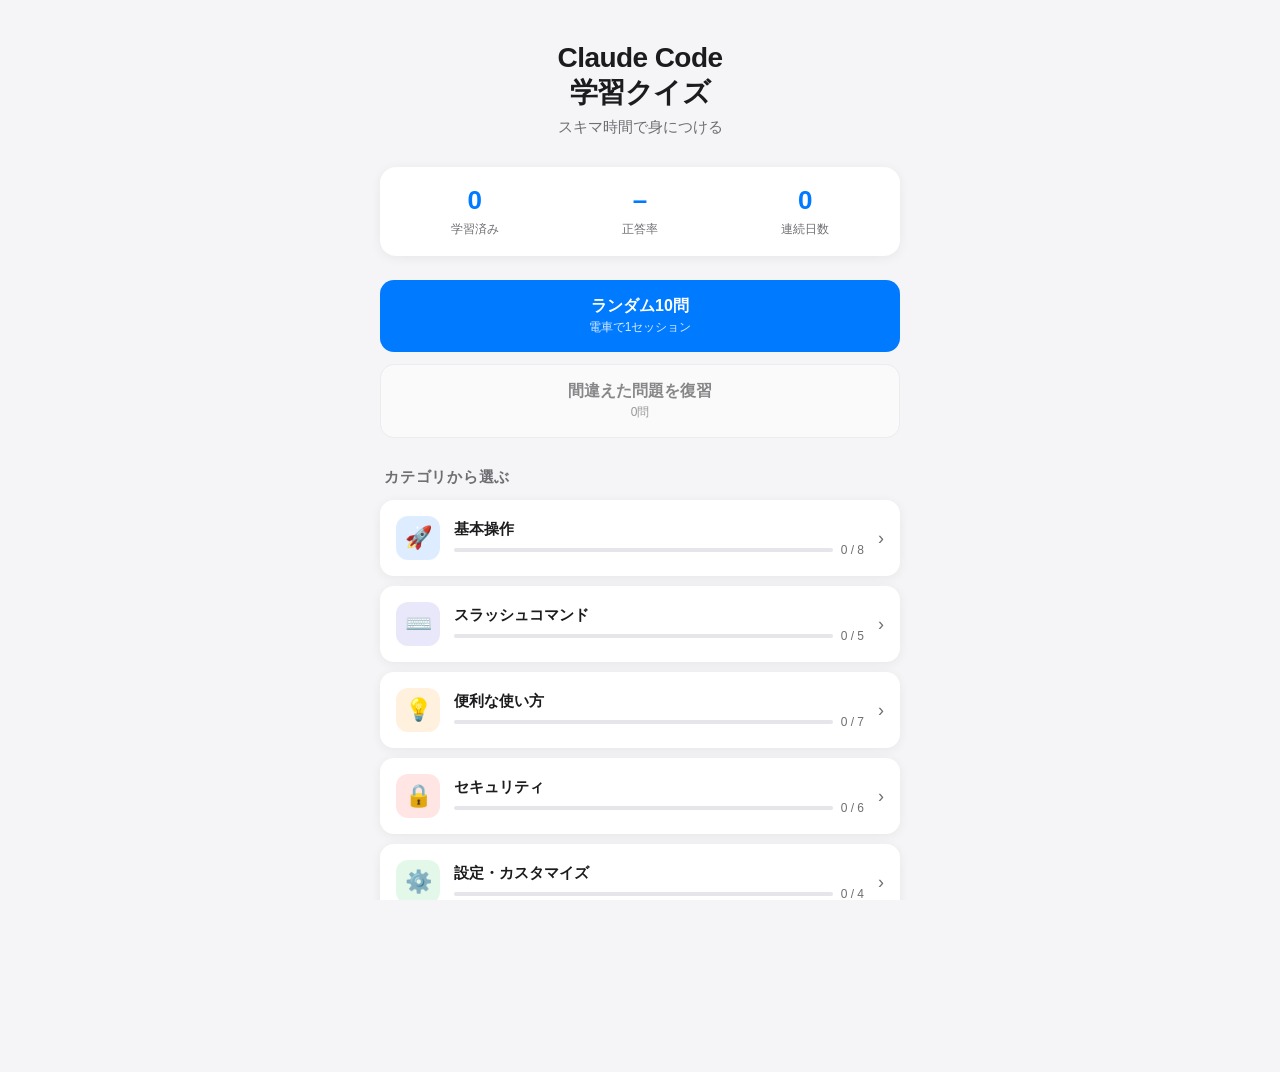
==== index.html @ 992ca0ed "Claude Code学習クイズWebアプリを作成 非プログラマー向けにClaude Codeの基本を学べる4択クイズアプリ。 iPhoneのSafariでの使用を想定し、スキマ時間での学習に最適化。" ====
<!DOCTYPE html>
<html lang="ja">
<head>
  <meta charset="UTF-8" />
  <meta name="viewport" content="width=device-width, initial-scale=1.0, viewport-fit=cover, user-scalable=no" />
  <meta name="apple-mobile-web-app-capable" content="yes" />
  <meta name="apple-mobile-web-app-status-bar-style" content="default" />
  <meta name="apple-mobile-web-app-title" content="Claude Code クイズ" />
  <meta name="theme-color" content="#ffffff" media="(prefers-color-scheme: light)" />
  <meta name="theme-color" content="#000000" media="(prefers-color-scheme: dark)" />
  <title>Claude Code 一問一答クイズ</title>
  <link rel="stylesheet" href="style.css" />
</head>
<body>
  <div id="app">
    <!-- ホーム画面 -->
    <section id="home-screen" class="screen active">
      <header class="app-header">
        <h1>Claude Code<br/>学習クイズ</h1>
        <p class="subtitle">スキマ時間で身につける</p>
      </header>

      <div class="stats-card" id="home-stats">
        <div class="stat">
          <div class="stat-value" id="stat-total">0</div>
          <div class="stat-label">学習済み</div>
        </div>
        <div class="stat">
          <div class="stat-value" id="stat-accuracy">–</div>
          <div class="stat-label">正答率</div>
        </div>
        <div class="stat">
          <div class="stat-value" id="stat-streak">0</div>
          <div class="stat-label">連続日数</div>
        </div>
      </div>

      <div class="action-buttons">
        <button class="btn btn-primary" id="btn-random">
          <span class="btn-title">ランダム10問</span>
          <span class="btn-sub">電車で1セッション</span>
        </button>
        <button class="btn btn-secondary" id="btn-review">
          <span class="btn-title">間違えた問題を復習</span>
          <span class="btn-sub" id="review-count">0問</span>
        </button>
      </div>

      <h2 class="section-title">カテゴリから選ぶ</h2>
      <div class="category-list" id="category-list"></div>

      <div class="footer-actions">
        <button class="btn-text" id="btn-stats">詳しい進捗を見る</button>
        <button class="btn-text btn-danger" id="btn-reset">進捗をリセット</button>
      </div>
    </section>

    <!-- クイズ画面 -->
    <section id="quiz-screen" class="screen">
      <header class="quiz-header">
        <button class="btn-icon" id="btn-back">✕</button>
        <div class="progress-bar">
          <div class="progress-fill" id="progress-fill"></div>
        </div>
        <div class="progress-text" id="progress-text">1 / 10</div>
      </header>

      <div class="quiz-body">
        <div class="category-badge" id="quiz-category"></div>
        <h2 class="question-text" id="question-text"></h2>
        <div class="options" id="options"></div>
      </div>

      <div class="quiz-feedback" id="quiz-feedback">
        <div class="feedback-header">
          <span class="feedback-icon" id="feedback-icon"></span>
          <span class="feedback-title" id="feedback-title"></span>
        </div>
        <div class="feedback-explanation" id="feedback-explanation"></div>
        <button class="btn btn-primary" id="btn-next">次の問題へ</button>
      </div>
    </section>

    <!-- 結果画面 -->
    <section id="result-screen" class="screen">
      <header class="app-header">
        <h1 id="result-emoji">🎉</h1>
        <h2 id="result-title">お疲れさまでした！</h2>
      </header>

      <div class="result-card">
        <div class="result-score">
          <span id="result-correct">0</span>
          <span class="result-total">/ <span id="result-total">10</span> 問正解</span>
        </div>
        <div class="result-percent" id="result-percent">0%</div>
      </div>

      <div class="result-message" id="result-message"></div>

      <div class="action-buttons">
        <button class="btn btn-primary" id="btn-again">もう一度</button>
        <button class="btn btn-secondary" id="btn-home">ホームに戻る</button>
      </div>
    </section>

    <!-- 進捗画面 -->
    <section id="stats-screen" class="screen">
      <header class="quiz-header">
        <button class="btn-icon" id="btn-stats-back">←</button>
        <h2 class="screen-title">学習の進捗</h2>
      </header>

      <div class="stats-detail">
        <div class="stats-card">
          <div class="stat">
            <div class="stat-value" id="detail-answered">0</div>
            <div class="stat-label">解いた問題</div>
          </div>
          <div class="stat">
            <div class="stat-value" id="detail-correct">0</div>
            <div class="stat-label">正解数</div>
          </div>
          <div class="stat">
            <div class="stat-value" id="detail-accuracy">–</div>
            <div class="stat-label">正答率</div>
          </div>
        </div>

        <h3 class="section-title">カテゴリ別</h3>
        <div class="category-stats" id="category-stats"></div>
      </div>
    </section>
  </div>

  <script src="questions.js"></script>
  <script src="app.js"></script>
</body>
</html>
---- style.css ----
:root {
  --bg: #f5f5f7;
  --bg-card: #ffffff;
  --text: #1c1c1e;
  --text-sub: #6e6e73;
  --border: #e5e5ea;
  --primary: #007aff;
  --primary-dark: #0062cc;
  --success: #34c759;
  --success-bg: #e8f8ed;
  --danger: #ff3b30;
  --danger-bg: #fdecea;
  --warning: #ff9500;
  --accent: #5856d6;
  --shadow: 0 2px 12px rgba(0, 0, 0, 0.06);

  --safe-top: env(safe-area-inset-top);
  --safe-bottom: env(safe-area-inset-bottom);
  --safe-left: env(safe-area-inset-left);
  --safe-right: env(safe-area-inset-right);
}

@media (prefers-color-scheme: dark) {
  :root {
    --bg: #000000;
    --bg-card: #1c1c1e;
    --text: #ffffff;
    --text-sub: #8e8e93;
    --border: #38383a;
    --primary: #0a84ff;
    --primary-dark: #0066cc;
    --success: #30d158;
    --success-bg: #1c3a25;
    --danger: #ff453a;
    --danger-bg: #3a1c1c;
    --warning: #ff9f0a;
    --accent: #5e5ce6;
    --shadow: 0 2px 12px rgba(0, 0, 0, 0.3);
  }
}

* {
  box-sizing: border-box;
  -webkit-tap-highlight-color: transparent;
}

html, body {
  margin: 0;
  padding: 0;
  height: 100%;
  overflow-x: hidden;
}

body {
  font-family: -apple-system, BlinkMacSystemFont, "Hiragino Sans", "Yu Gothic UI", sans-serif;
  font-size: 16px;
  line-height: 1.5;
  color: var(--text);
  background: var(--bg);
  -webkit-font-smoothing: antialiased;
  overscroll-behavior-y: none;
}

button {
  font-family: inherit;
  font-size: inherit;
  cursor: pointer;
  border: none;
  background: none;
  color: inherit;
}

#app {
  min-height: 100vh;
  padding-top: var(--safe-top);
  padding-bottom: var(--safe-bottom);
  padding-left: var(--safe-left);
  padding-right: var(--safe-right);
}

.screen {
  display: none;
  padding: 20px 20px 40px;
  max-width: 560px;
  margin: 0 auto;
  animation: fadeIn 0.2s ease;
}

.screen.active {
  display: block;
}

@keyframes fadeIn {
  from { opacity: 0; transform: translateY(8px); }
  to { opacity: 1; transform: translateY(0); }
}

/* ヘッダー */
.app-header {
  text-align: center;
  padding: 20px 0 28px;
}

.app-header h1 {
  font-size: 28px;
  font-weight: 800;
  margin: 0 0 6px;
  letter-spacing: -0.02em;
  line-height: 1.25;
}

.subtitle {
  color: var(--text-sub);
  margin: 0;
  font-size: 15px;
}

/* 統計カード */
.stats-card {
  background: var(--bg-card);
  border-radius: 16px;
  padding: 18px 12px;
  display: flex;
  justify-content: space-around;
  box-shadow: var(--shadow);
  margin-bottom: 24px;
}

.stat {
  text-align: center;
  flex: 1;
}

.stat-value {
  font-size: 26px;
  font-weight: 700;
  color: var(--primary);
  line-height: 1.2;
}

.stat-label {
  font-size: 12px;
  color: var(--text-sub);
  margin-top: 4px;
}

/* アクションボタン */
.action-buttons {
  display: flex;
  flex-direction: column;
  gap: 12px;
  margin-bottom: 28px;
}

.btn {
  display: flex;
  flex-direction: column;
  align-items: center;
  justify-content: center;
  padding: 16px;
  border-radius: 14px;
  font-weight: 600;
  transition: transform 0.1s, opacity 0.1s;
  min-height: 56px;
  width: 100%;
}

.btn:active {
  transform: scale(0.98);
  opacity: 0.85;
}

.btn-primary {
  background: var(--primary);
  color: #fff;
}

.btn-secondary {
  background: var(--bg-card);
  color: var(--text);
  border: 1px solid var(--border);
}

.btn-title {
  font-size: 16px;
  font-weight: 700;
}

.btn-sub {
  font-size: 12px;
  opacity: 0.85;
  margin-top: 2px;
  font-weight: 500;
}

.btn-text {
  color: var(--primary);
  font-size: 14px;
  padding: 12px;
  font-weight: 500;
}

.btn-text.btn-danger {
  color: var(--danger);
}

.btn-icon {
  width: 36px;
  height: 36px;
  border-radius: 50%;
  display: flex;
  align-items: center;
  justify-content: center;
  background: var(--bg-card);
  color: var(--text);
  font-size: 18px;
  font-weight: 600;
  flex-shrink: 0;
}

/* セクションタイトル */
.section-title {
  font-size: 15px;
  font-weight: 700;
  color: var(--text-sub);
  text-transform: uppercase;
  letter-spacing: 0.05em;
  margin: 0 0 12px 4px;
}

.screen-title {
  font-size: 18px;
  font-weight: 700;
  margin: 0;
  flex: 1;
  text-align: center;
}

/* カテゴリリスト */
.category-list {
  display: flex;
  flex-direction: column;
  gap: 10px;
  margin-bottom: 24px;
}

.category-item {
  background: var(--bg-card);
  border-radius: 14px;
  padding: 16px;
  box-shadow: var(--shadow);
  display: flex;
  align-items: center;
  gap: 14px;
  transition: transform 0.1s;
  border: none;
  text-align: left;
  width: 100%;
  color: inherit;
}

.category-item:active {
  transform: scale(0.98);
}

.category-icon {
  width: 44px;
  height: 44px;
  border-radius: 12px;
  display: flex;
  align-items: center;
  justify-content: center;
  font-size: 22px;
  flex-shrink: 0;
}

.category-info {
  flex: 1;
  min-width: 0;
}

.category-name {
  font-weight: 600;
  font-size: 15px;
  margin-bottom: 4px;
}

.category-progress {
  font-size: 12px;
  color: var(--text-sub);
  display: flex;
  align-items: center;
  gap: 8px;
}

.category-progress-bar {
  flex: 1;
  height: 4px;
  background: var(--border);
  border-radius: 2px;
  overflow: hidden;
}

.category-progress-fill {
  height: 100%;
  background: var(--primary);
  transition: width 0.4s;
}

.category-arrow {
  color: var(--text-sub);
  font-size: 18px;
}

.footer-actions {
  display: flex;
  flex-direction: column;
  gap: 4px;
  align-items: center;
  margin-top: 20px;
}

/* クイズ画面 */
.quiz-header {
  display: flex;
  align-items: center;
  gap: 12px;
  padding: 8px 0 20px;
}

.progress-bar {
  flex: 1;
  height: 8px;
  background: var(--border);
  border-radius: 4px;
  overflow: hidden;
}

.progress-fill {
  height: 100%;
  background: var(--primary);
  border-radius: 4px;
  transition: width 0.3s ease;
  width: 0%;
}

.progress-text {
  font-size: 13px;
  color: var(--text-sub);
  font-weight: 600;
  min-width: 48px;
  text-align: right;
}

.quiz-body {
  padding: 8px 0;
}

.category-badge {
  display: inline-block;
  background: var(--primary);
  color: #fff;
  padding: 4px 10px;
  border-radius: 999px;
  font-size: 11px;
  font-weight: 600;
  margin-bottom: 16px;
  letter-spacing: 0.02em;
}

.question-text {
  font-size: 20px;
  font-weight: 700;
  line-height: 1.5;
  margin: 0 0 24px;
  letter-spacing: -0.01em;
}

.options {
  display: flex;
  flex-direction: column;
  gap: 10px;
}

.option {
  background: var(--bg-card);
  border: 2px solid var(--border);
  border-radius: 14px;
  padding: 16px;
  text-align: left;
  font-size: 15px;
  line-height: 1.5;
  color: var(--text);
  transition: all 0.15s;
  display: flex;
  align-items: flex-start;
  gap: 12px;
  min-height: 56px;
  width: 100%;
}

.option:active {
  transform: scale(0.99);
}

.option-label {
  width: 24px;
  height: 24px;
  border-radius: 50%;
  background: var(--border);
  color: var(--text-sub);
  display: inline-flex;
  align-items: center;
  justify-content: center;
  font-weight: 700;
  font-size: 12px;
  flex-shrink: 0;
  margin-top: 1px;
}

.option-text {
  flex: 1;
}

.option.correct {
  border-color: var(--success);
  background: var(--success-bg);
}

.option.correct .option-label {
  background: var(--success);
  color: #fff;
}

.option.wrong {
  border-color: var(--danger);
  background: var(--danger-bg);
}

.option.wrong .option-label {
  background: var(--danger);
  color: #fff;
}

.option.disabled {
  opacity: 0.55;
  pointer-events: none;
}

/* フィードバック */
.quiz-feedback {
  display: none;
  background: var(--bg-card);
  border-radius: 16px;
  padding: 20px;
  margin-top: 24px;
  box-shadow: var(--shadow);
  animation: slideUp 0.25s ease;
}

.quiz-feedback.show {
  display: block;
}

@keyframes slideUp {
  from { opacity: 0; transform: translateY(12px); }
  to { opacity: 1; transform: translateY(0); }
}

.feedback-header {
  display: flex;
  align-items: center;
  gap: 10px;
  margin-bottom: 12px;
}

.feedback-icon {
  font-size: 24px;
}

.feedback-title {
  font-size: 18px;
  font-weight: 700;
}

.feedback-title.correct {
  color: var(--success);
}

.feedback-title.wrong {
  color: var(--danger);
}

.feedback-explanation {
  font-size: 15px;
  line-height: 1.65;
  color: var(--text);
  margin-bottom: 16px;
  white-space: pre-wrap;
}

/* 結果画面 */
.result-card {
  background: var(--bg-card);
  border-radius: 20px;
  padding: 32px 20px;
  text-align: center;
  box-shadow: var(--shadow);
  margin-bottom: 20px;
}

.result-score {
  font-size: 20px;
  color: var(--text-sub);
  margin-bottom: 8px;
}

.result-score #result-correct {
  font-size: 48px;
  font-weight: 800;
  color: var(--primary);
  line-height: 1;
}

.result-total {
  font-size: 18px;
  color: var(--text-sub);
  margin-left: 4px;
}

.result-percent {
  font-size: 28px;
  font-weight: 700;
  color: var(--primary);
}

.result-message {
  text-align: center;
  color: var(--text-sub);
  margin-bottom: 28px;
  font-size: 15px;
  line-height: 1.6;
  padding: 0 12px;
}

/* 進捗画面 */
.stats-detail {
  padding: 8px 0;
}

.category-stats {
  display: flex;
  flex-direction: column;
  gap: 10px;
}

.category-stat-row {
  background: var(--bg-card);
  border-radius: 14px;
  padding: 14px 16px;
  box-shadow: var(--shadow);
}

.category-stat-row .category-name {
  display: flex;
  justify-content: space-between;
  align-items: center;
  margin-bottom: 8px;
}

.category-stat-pct {
  color: var(--primary);
  font-weight: 700;
  font-size: 14px;
}

.category-stat-detail {
  font-size: 12px;
  color: var(--text-sub);
  margin-top: 6px;
}

/* 小さい画面 */
@media (max-width: 360px) {
  .question-text { font-size: 18px; }
  .option { font-size: 14px; padding: 14px; }
  .app-header h1 { font-size: 24px; }
}
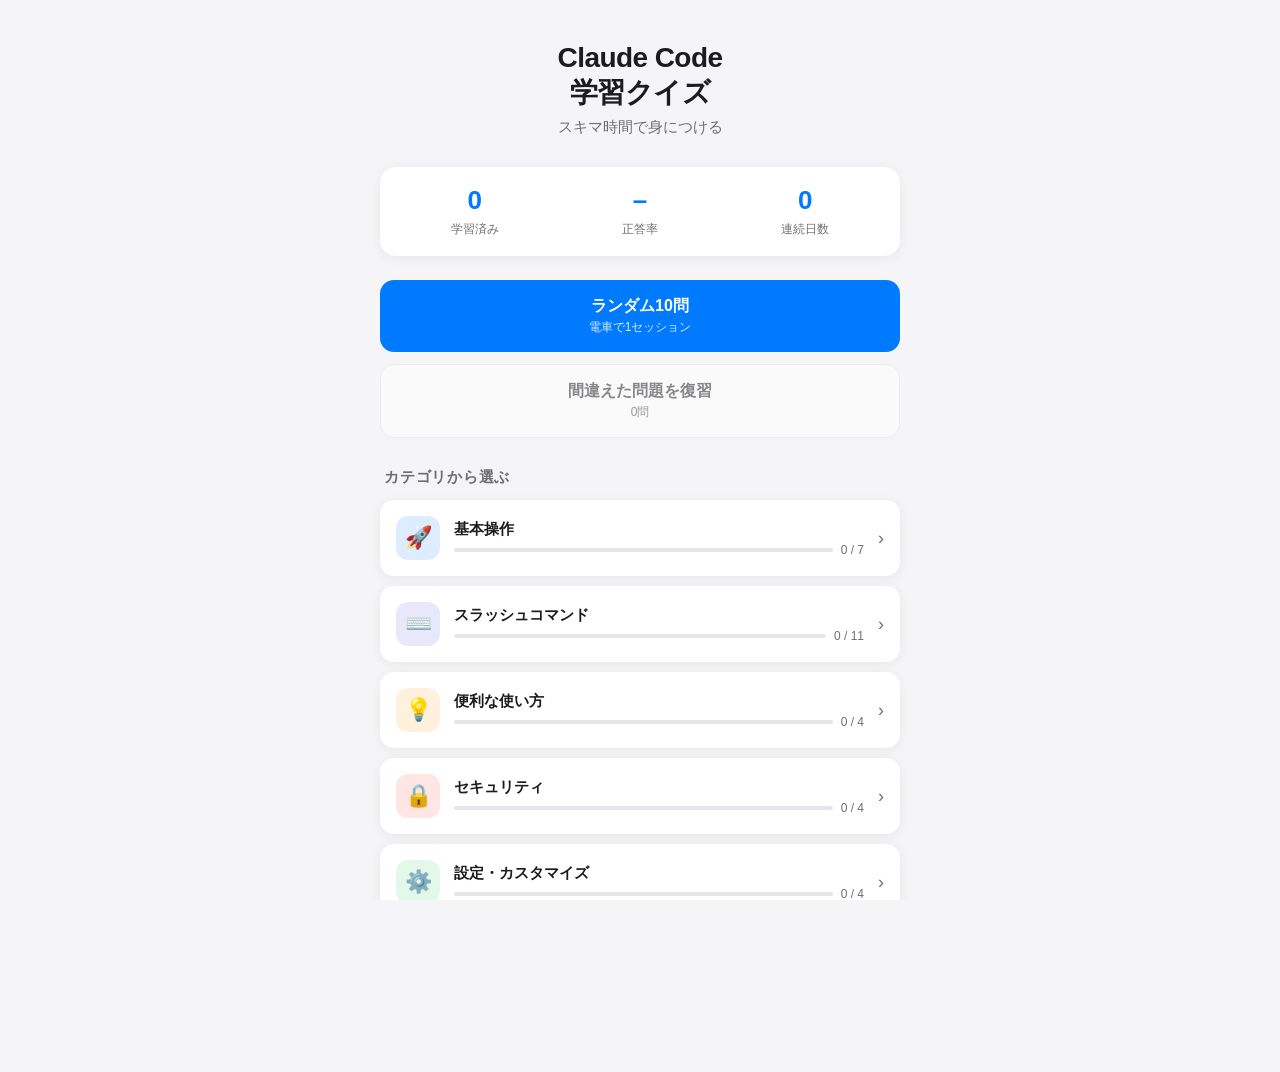
==== commit 5ecd0176: "解説欄に「claude.aiで質問する」ボタンを追加 - クイズの解説欄から、問題文・選択肢・解説を自動でクリップボードにコピー - claude.aiを新しいタブで開き、ユーザーは貼り付けるだけで質" ====
--- a/index.html
+++ b/index.html
@@ -77,7 +77,12 @@
           <span class="feedback-title" id="feedback-title"></span>
         </div>
         <div class="feedback-explanation" id="feedback-explanation"></div>
-        <button class="btn btn-primary" id="btn-next">次の問題へ</button>
+        <div class="feedback-actions">
+          <button class="btn btn-ghost" id="btn-ask-claude">
+            <span>🤖 claude.aiで質問する</span>
+          </button>
+          <button class="btn btn-primary" id="btn-next">次の問題へ</button>
+        </div>
       </div>
     </section>
 
@@ -133,6 +138,9 @@
     </section>
   </div>
 
+  <!-- トースト通知 -->
+  <div id="toast" class="toast"></div>
+
   <script src="questions.js"></script>
   <script src="app.js"></script>
 </body>
--- a/style.css
+++ b/style.css
@@ -447,6 +447,59 @@
   pointer-events: none;
 }
 
+/* 入力式問題 */
+.input-wrapper {
+  display: flex;
+  flex-direction: column;
+  gap: 12px;
+}
+
+.input-hint {
+  background: var(--bg-card);
+  border-left: 3px solid var(--warning);
+  border-radius: 8px;
+  padding: 10px 14px;
+  font-size: 13px;
+  color: var(--text-sub);
+  line-height: 1.55;
+}
+
+.code-input {
+  font-family: "SF Mono", "Menlo", "Consolas", monospace;
+  font-size: 16px; /* iOS で 16px 以上にすると自動ズームを防げる */
+  padding: 14px 16px;
+  border: 2px solid var(--border);
+  border-radius: 12px;
+  background: var(--bg-card);
+  color: var(--text);
+  outline: none;
+  width: 100%;
+  transition: border-color 0.15s, background 0.15s;
+  -webkit-appearance: none;
+  appearance: none;
+}
+
+.code-input:focus {
+  border-color: var(--primary);
+}
+
+.code-input.correct {
+  border-color: var(--success);
+  background: var(--success-bg);
+  color: var(--text);
+}
+
+.code-input.wrong {
+  border-color: var(--danger);
+  background: var(--danger-bg);
+  color: var(--text);
+}
+
+.code-input:disabled {
+  opacity: 1;
+  -webkit-text-fill-color: var(--text);
+}
+
 /* フィードバック */
 .quiz-feedback {
   display: none;
@@ -499,6 +552,53 @@
   white-space: pre-wrap;
 }
 
+.feedback-actions {
+  display: flex;
+  flex-direction: column;
+  gap: 8px;
+}
+
+.btn-ghost {
+  background: transparent;
+  color: var(--primary);
+  border: 1.5px solid var(--primary);
+  font-weight: 600;
+  padding: 12px;
+  min-height: 48px;
+  border-radius: 12px;
+}
+
+.btn-ghost:active {
+  background: var(--primary);
+  color: #fff;
+}
+
+/* トースト */
+.toast {
+  position: fixed;
+  bottom: calc(32px + var(--safe-bottom));
+  left: 50%;
+  transform: translateX(-50%) translateY(20px);
+  background: rgba(0, 0, 0, 0.85);
+  color: #fff;
+  padding: 12px 20px;
+  border-radius: 999px;
+  font-size: 14px;
+  font-weight: 500;
+  z-index: 1000;
+  opacity: 0;
+  pointer-events: none;
+  transition: opacity 0.25s, transform 0.25s;
+  max-width: 90%;
+  text-align: center;
+  white-space: nowrap;
+}
+
+.toast.show {
+  opacity: 1;
+  transform: translateX(-50%) translateY(0);
+}
+
 /* 結果画面 */
 .result-card {
   background: var(--bg-card);
